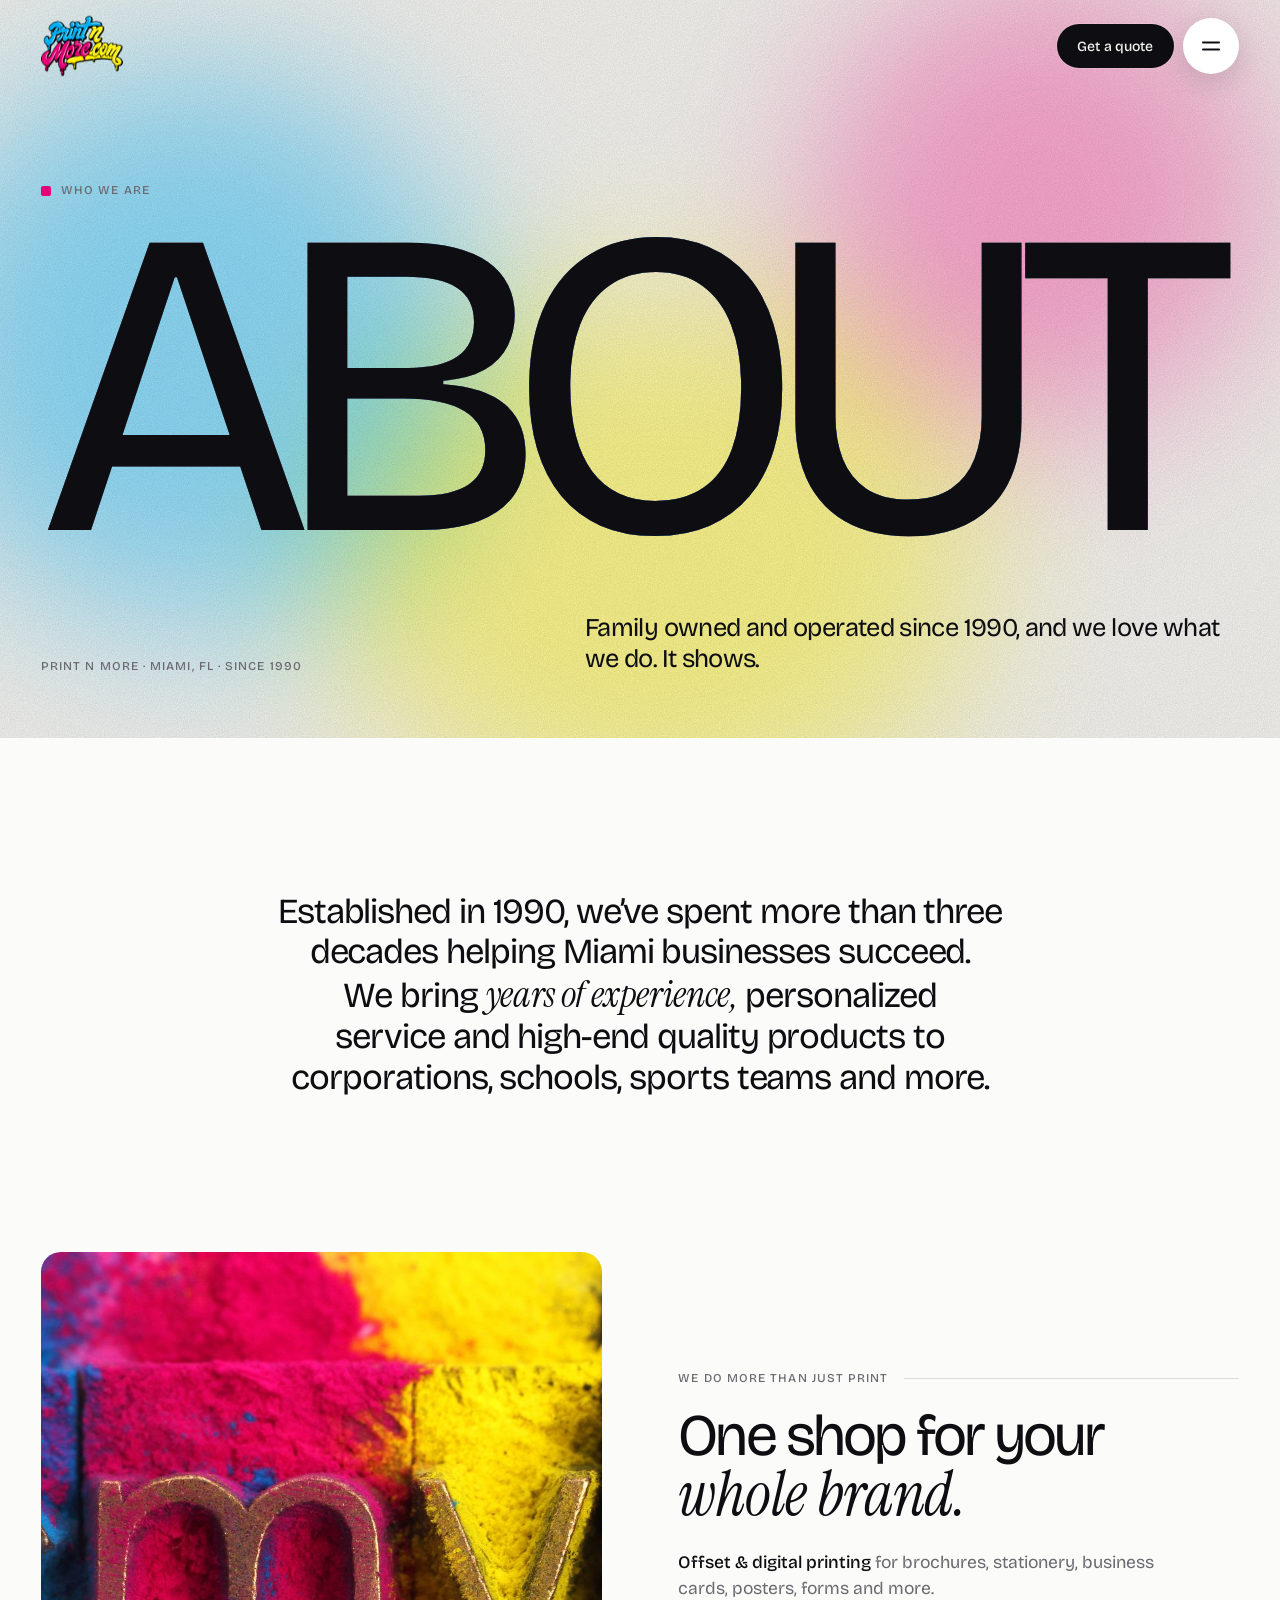
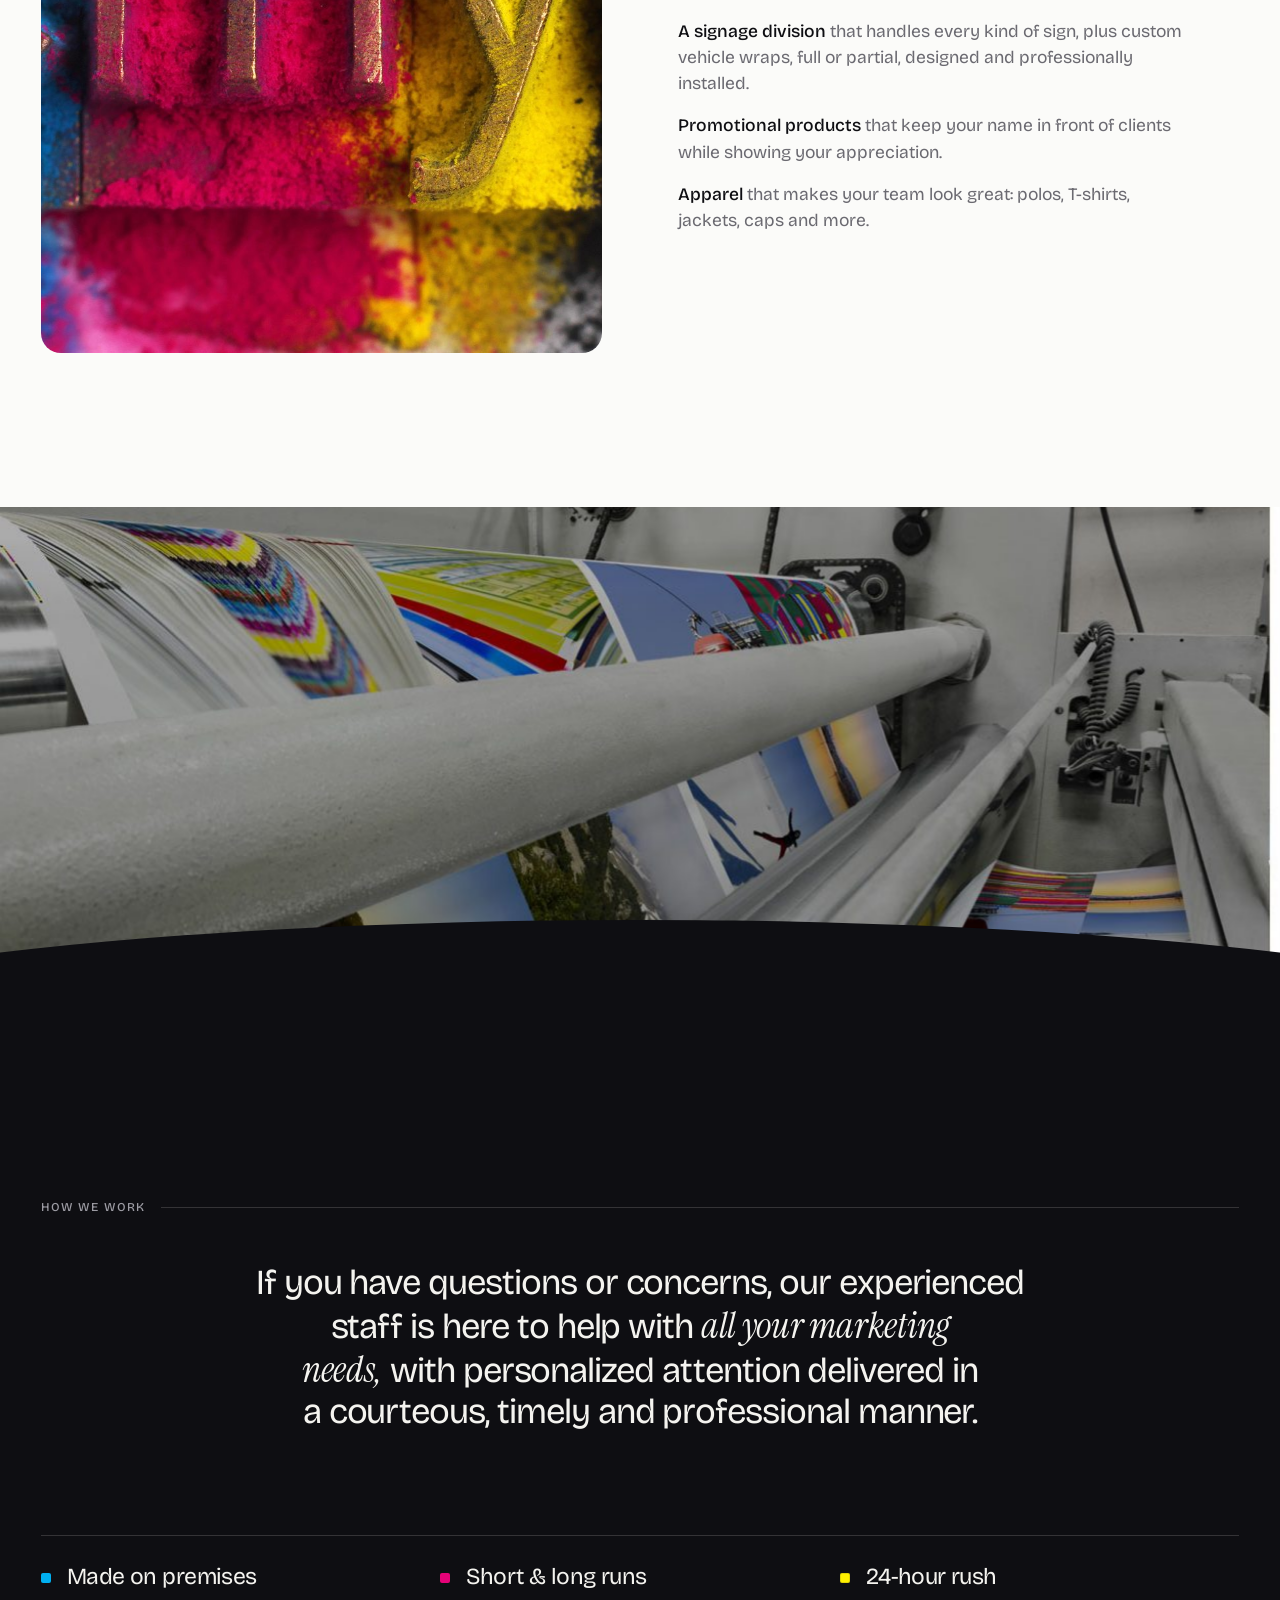
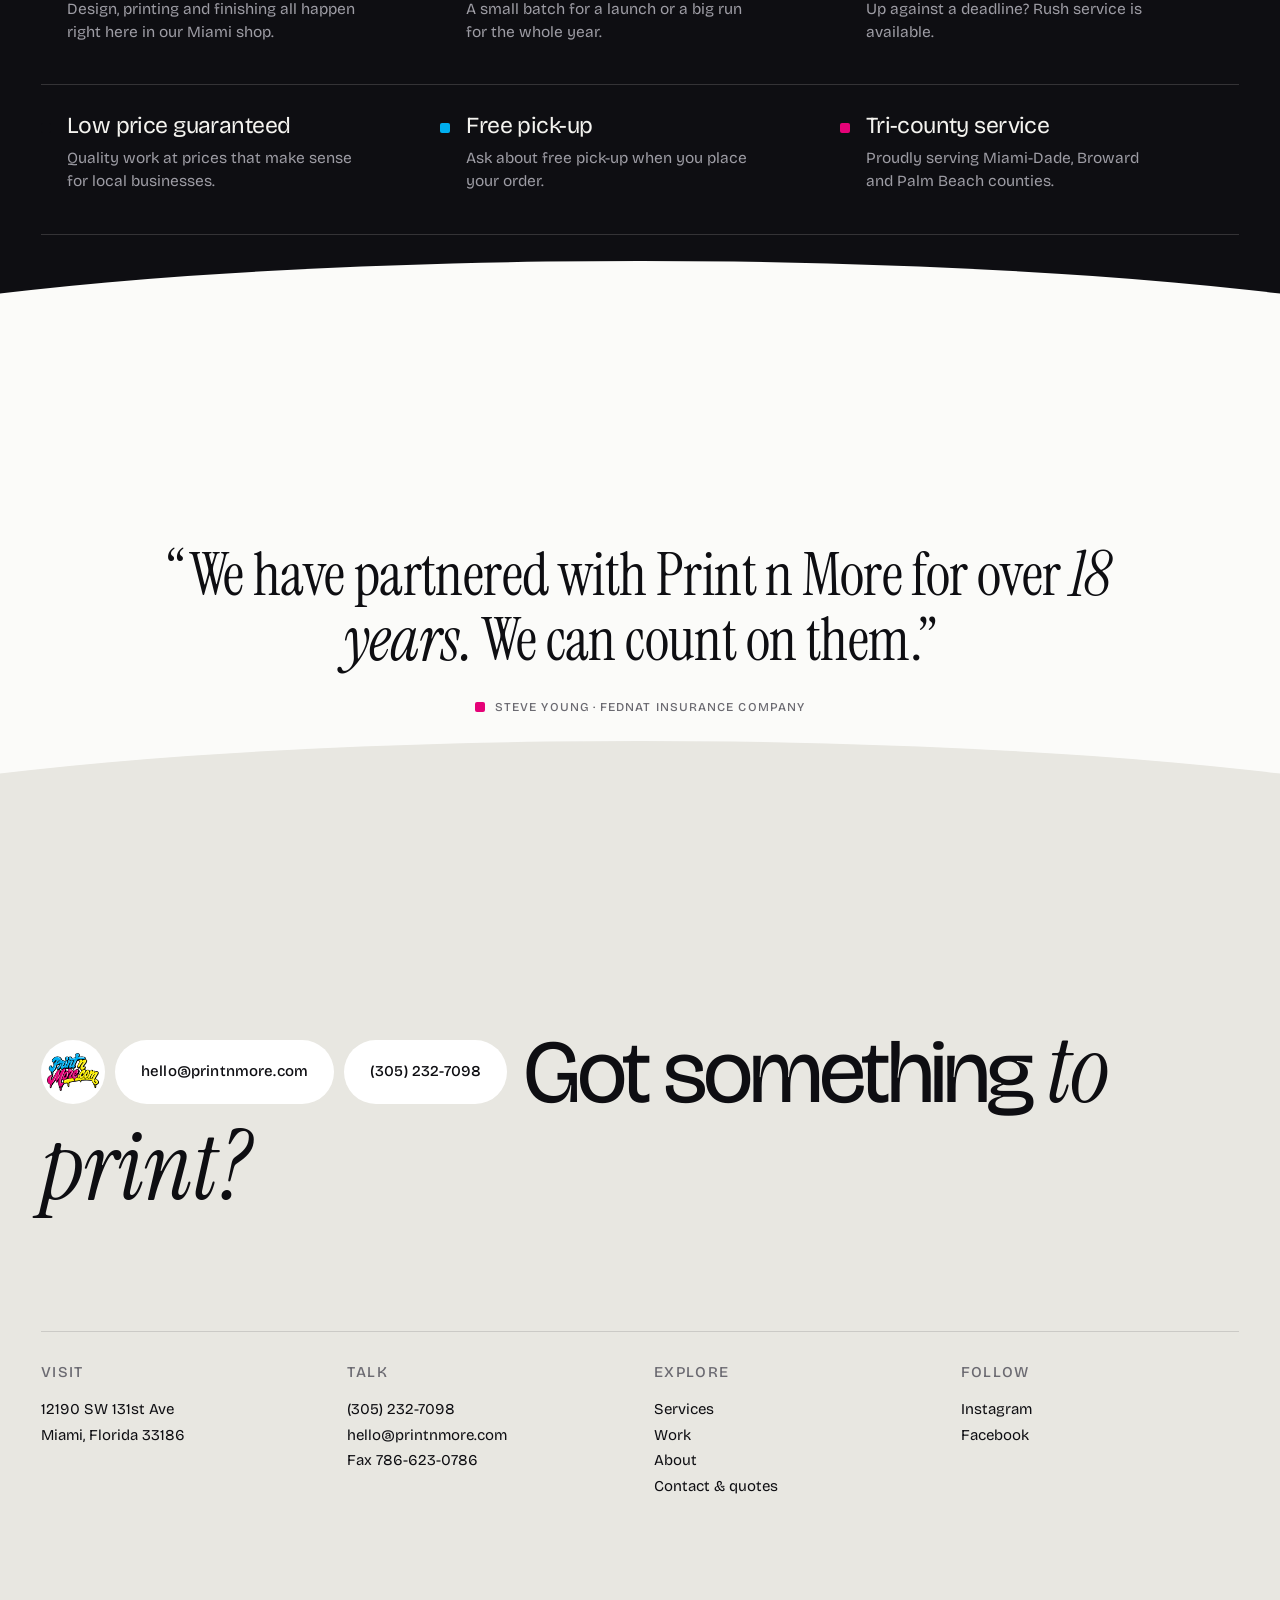
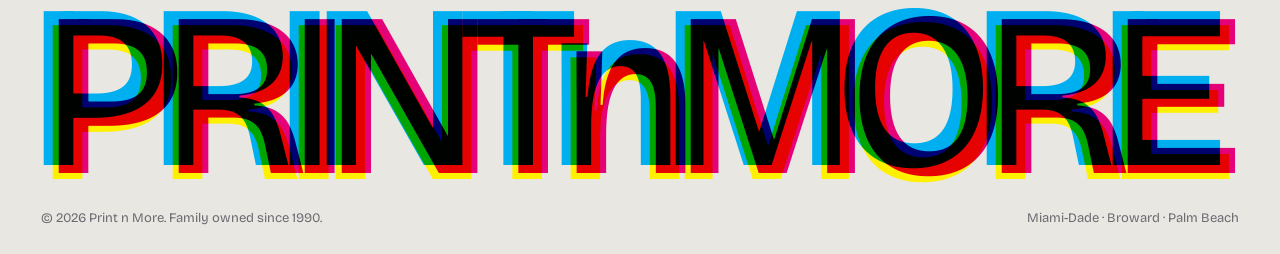
==== about.html @ 9e0f784b "Add Print n More website Static five-page site (home, services, work, about, contact) in plain HTML," ====
<!doctype html>
<html lang="en">
<head>
<meta charset="utf-8">
<meta name="viewport" content="width=device-width, initial-scale=1">
<title>About | Print n More, Miami</title>
<meta name="description" content="Family owned and operated since 1990. Experience, personalized service and high-end quality products for corporations, schools and sports teams.">
<meta name="theme-color" content="#f4f3ef">
<link rel="canonical" href="https://printnmore.com/about.html">
<meta property="og:type" content="website">
<meta property="og:site_name" content="Print n More">
<meta property="og:title" content="About | Print n More, Miami">
<meta property="og:description" content="Family owned and operated since 1990. Experience, personalized service and high-end quality products for corporations, schools and sports teams.">
<meta property="og:url" content="https://printnmore.com/about.html">
<meta property="og:image" content="https://printnmore.com/assets/img/og.jpg">
<meta name="twitter:card" content="summary_large_image">
<link rel="icon" type="image/png" sizes="64x64" href="assets/img/favicon.png">
<link rel="apple-touch-icon" href="assets/img/apple-touch-icon.png">
<link rel="preconnect" href="https://fonts.googleapis.com">
<link rel="preconnect" href="https://fonts.gstatic.com" crossorigin>
<link href="https://fonts.googleapis.com/css2?family=Bricolage+Grotesque:opsz,wght@12..96,200..800&family=Instrument+Serif:ital@0;1&display=swap" rel="stylesheet">
<link rel="stylesheet" href="assets/css/style.css">
</head>
<body class="page-about">
<a class="skip" href="#main">Skip to content</a>

<header class="nav">
  <a class="nav-brand" href="index.html" aria-label="Print n More home"><img src="assets/img/logo.png" alt="Print n More" width="200" height="146"></a>
  <div class="nav-actions">
    <a class="pill pill--ink pill--sm nav-cta" href="contact.html" data-magnetic>Get a quote</a>
    <button class="menu-btn" type="button" aria-expanded="false" aria-controls="menu" data-menu-toggle>
      <span class="menu-btn-line"></span><span class="menu-btn-line"></span><span class="sr-only">Open menu</span>
    </button>
  </div>
</header>

<div class="menu" id="menu" data-menu>
  <div class="menu-inner">
    <nav class="menu-links" aria-label="Main">
      <a href="index.html" style="--i:0;--c:var(--cyan)"><span class="menu-num">01</span><span class="menu-word">Home</span></a>
      <a href="services.html" style="--i:1;--c:var(--magenta)"><span class="menu-num">02</span><span class="menu-word">Services</span></a>
      <a href="work.html" style="--i:2;--c:var(--yellow)"><span class="menu-num">03</span><span class="menu-word">Work</span></a>
      <a href="about.html" aria-current="page" style="--i:3;--c:var(--cyan)"><span class="menu-num">04</span><span class="menu-word">About</span></a>
      <a href="contact.html" style="--i:4;--c:var(--magenta)"><span class="menu-num">05</span><span class="menu-word">Contact</span></a>
    </nav>
    <div class="menu-foot">
      <div><p class="label">Call</p><a href="tel:+13052327098">(305) 232-7098</a></div>
      <div><p class="label">Email</p><a href="mailto:hello@printnmore.com">hello@printnmore.com</a></div>
      <div><p class="label">Visit</p><a href="https://goo.gl/maps/qBqhk9amiuE3wGGF8" target="_blank" rel="noopener">12190 SW 131st Ave<br>Miami, FL 33186</a></div>
      <div><p class="label">Follow</p><a href="https://www.instagram.com/printnmore/" target="_blank" rel="noopener">Instagram</a><a href="https://www.facebook.com/Printnmore/" target="_blank" rel="noopener">Facebook</a></div>
    </div>
  </div>
</div>

<main id="main">
<section class="page-hero">
  <div class="ink" aria-hidden="true"><span class="blob blob--c"></span><span class="blob blob--m"></span><span class="blob blob--y"></span></div><div class="grain" aria-hidden="true"></div>
  <div class="container"><p class="label crumb"><span class="swatch sw-m"></span>Who we are</p></div>
  <h1 class="mega" data-register><span data-fit>About</span></h1>
  <div class="container page-hero-row">
    <p class="label">Print n More &middot; Miami, FL &middot; Since 1990</p>
    <p class="lead">Family owned and operated since 1990, and we love what we do. It shows.</p>
  </div>
</section>

<section class="section">
  <div class="container">
    <p class="fill-text" data-fill>Established in 1990, we&rsquo;ve spent more than three decades helping Miami businesses succeed. We bring <em>years of experience,</em> personalized service and high-end quality products to corporations, schools, sports teams and more.</p>
  </div>
</section>

<section class="section" style="padding-top:0">
  <div class="container split">
    <div class="split-media" data-reveal><img src="assets/img/cmyk.jpg" alt="Cyan, magenta, yellow and black pigment around the letters CMYK" loading="lazy"></div>
    <div data-reveal style="--d:.1s">
      <p class="label side-head">We do more than just print</p>
      <h2 style="margin-top:22px">One shop for your <em>whole brand.</em></h2>
      <div class="prose">
        <p><strong>Offset &amp; digital printing</strong> for brochures, stationery, business cards, posters, forms and more.</p>
        <p><strong>A signage division</strong> that handles every kind of sign, plus custom vehicle wraps, full or partial, designed and professionally installed.</p>
        <p><strong>Promotional products</strong> that keep your name in front of clients while showing your appreciation.</p>
        <p><strong>Apparel</strong> that makes your team look great: polos, T-shirts, jackets, caps and more.</p>
      </div>
    </div>
  </div>
</section>

<div class="press-band" aria-hidden="true"><img src="assets/img/press.jpg" alt="" data-band loading="lazy"></div>

<section class="section on-dark curve" data-curve>
  <div class="container">
    <p class="label side-head">How we work</p>
    <p class="fill-text" data-fill style="margin-top:48px">If you have questions or concerns, our experienced staff is here to help with <em>all your marketing needs,</em> with personalized attention delivered in a courteous, timely and professional manner.</p>
    <div class="fine" style="margin-top:clamp(70px,8vw,120px)">
      <ul class="fine-grid">
        <li class="fine-item" data-reveal style="--d:0.00s"><span class="swatch sw-c"></span><h3>Made on premises</h3><p>Design, printing and finishing all happen right here in our Miami shop.</p></li>
        <li class="fine-item" data-reveal style="--d:0.08s"><span class="swatch sw-m"></span><h3>Short &amp; long runs</h3><p>A small batch for a launch or a big run for the whole year.</p></li>
        <li class="fine-item" data-reveal style="--d:0.16s"><span class="swatch sw-y"></span><h3>24-hour rush</h3><p>Up against a deadline? Rush service is available.</p></li>
        <li class="fine-item" data-reveal style="--d:0.00s"><span class="swatch sw-k"></span><h3>Low price guaranteed</h3><p>Quality work at prices that make sense for local businesses.</p></li>
        <li class="fine-item" data-reveal style="--d:0.08s"><span class="swatch sw-c"></span><h3>Free pick-up</h3><p>Ask about free pick-up when you place your order.</p></li>
        <li class="fine-item" data-reveal style="--d:0.16s"><span class="swatch sw-m"></span><h3>Tri-county service</h3><p>Proudly serving Miami-Dade, Broward and Palm Beach counties.</p></li>
      </ul>
    </div>
  </div>
</section>

<section class="section curve" data-curve>
  <div class="container">
    <blockquote>
      <p class="pull" data-reveal>&ldquo;We have partnered with Print n More for over <em>18 years.</em> We can count on them.&rdquo;</p>
      <footer class="pull-cite label"><span class="swatch sw-m"></span>Steve Young &middot; FedNat Insurance Company</footer>
    </blockquote>
  </div>
</section>

</main>

<footer class="footer curve" data-curve>
  <div class="container">
    <h2 class="cta" data-reveal>
      <span class="cta-inline">
        <span class="cta-avatar"><img src="assets/img/logo.png" alt="" width="200" height="146"></span>
        <a class="pill" href="mailto:hello@printnmore.com" data-magnetic>hello@printnmore.com</a>
        <a class="pill" href="tel:+13052327098" data-magnetic>(305) 232-7098</a>
      </span>Got something <em>to print?</em>
    </h2>

    <div class="footer-cols">
      <div>
        <p class="label">Visit</p>
        <a href="https://goo.gl/maps/qBqhk9amiuE3wGGF8" target="_blank" rel="noopener">12190 SW 131st Ave<br>Miami, Florida 33186</a>
      </div>
      <div>
        <p class="label">Talk</p>
        <a href="tel:+13052327098">(305) 232-7098</a>
        <a href="mailto:hello@printnmore.com">hello@printnmore.com</a>
        <p>Fax 786-623-0786</p>
      </div>
      <div>
        <p class="label">Explore</p>
        <a href="services.html">Services</a>
        <a href="work.html">Work</a>
        <a href="about.html">About</a>
        <a href="contact.html">Contact &amp; quotes</a>
      </div>
      <div>
        <p class="label">Follow</p>
        <a href="https://www.instagram.com/printnmore/" target="_blank" rel="noopener">Instagram</a>
        <a href="https://www.facebook.com/Printnmore/" target="_blank" rel="noopener">Facebook</a>
      </div>
    </div>
  </div>

  <div class="wordmark" aria-hidden="true">
    <div class="wordmark-in" data-fit data-register="end">
      <span class="wm wm-c">PRINTnMORE</span><span class="wm wm-m">PRINTnMORE</span><span class="wm wm-y">PRINTnMORE</span><span class="wm wm-k">PRINTnMORE</span>
    </div>
  </div>

  <div class="container footer-bottom">
    <p>&copy; <span data-year>2026</span> Print n More. Family owned since 1990.</p>
    <p>Miami-Dade &middot; Broward &middot; Palm Beach</p>
  </div>
</footer>

<script src="assets/js/main.js" defer></script>
</body>
</html>
---- assets/css/style.css ----
/* ==========================================================================
   Print n More — site styles
   Editorial portfolio layout, printed in CMYK.
   ========================================================================== */

:root {
  /* Paper & ink */
  --paper: #f4f3ef;
  --paper-2: #e8e7e1;
  --sheet: #fbfbf9;
  --white: #ffffff;
  --ink: #0e0e12;
  --ink-2: #1b1b21;
  --muted: #6b6a71;
  --muted-light: #9d9ca4;
  --line: rgba(14, 14, 18, 0.13);
  --line-light: rgba(244, 243, 239, 0.16);

  /* Brand — straight from the logo */
  --cyan: #00aff0;
  --magenta: #e50278;
  --yellow: #fff000;

  --sans: "Bricolage Grotesque", ui-sans-serif, system-ui, -apple-system, "Segoe UI", sans-serif;
  --serif: "Instrument Serif", "Times New Roman", serif;

  --gutter: clamp(16px, 3.2vw, 48px);
  --max: 1320px;
  --radius: 20px;
  --nav-h: 92px;
  --ease: cubic-bezier(0.65, 0, 0.15, 1);
  --ease-out: cubic-bezier(0.16, 1, 0.3, 1);
}

/* ---------- Base ---------- */
*, *::before, *::after { box-sizing: border-box; }
html { -webkit-text-size-adjust: 100%; }
body {
  margin: 0;
  background: var(--sheet);
  color: var(--ink);
  font-family: var(--sans);
  font-size: 17px;
  line-height: 1.5;
  font-optical-sizing: auto;
  -webkit-font-smoothing: antialiased;
  -moz-osx-font-smoothing: grayscale;
  overflow-x: clip;
}
.menu-open body { overflow: hidden; }
img { display: block; max-width: 100%; height: auto; }
a { color: inherit; text-decoration: none; }
button { font: inherit; color: inherit; background: none; border: 0; padding: 0; cursor: pointer; }
ul, ol { list-style: none; margin: 0; padding: 0; }
h1, h2, h3, h4, p, figure, blockquote { margin: 0; }
::selection { background: var(--magenta); color: #fff; }
:focus-visible { outline: 2px solid var(--magenta); outline-offset: 3px; border-radius: 6px; }

em {
  font-family: var(--serif);
  font-style: italic;
  font-weight: 400;
  letter-spacing: -0.01em;
  font-size: 1.06em;
}

.sr-only {
  position: absolute !important; width: 1px; height: 1px; padding: 0; margin: -1px;
  overflow: hidden; clip: rect(0, 0, 0, 0); white-space: nowrap; border: 0;
}
.skip {
  position: fixed; left: 16px; top: -80px; z-index: 100;
  background: var(--ink); color: var(--paper); padding: 12px 18px; border-radius: 999px;
  transition: top 0.25s var(--ease-out);
}
.skip:focus { top: 16px; }

.container { width: 100%; max-width: var(--max); margin-inline: auto; padding-inline: var(--gutter); }

.label {
  font-size: 12px; line-height: 1.25; letter-spacing: 0.09em; text-transform: uppercase;
  font-weight: 500; color: var(--muted);
}
.on-dark .label, .label--light { color: var(--muted-light); }

.swatch {
  display: inline-block; flex: none; width: 10px; height: 10px; border-radius: 2px;
  background: var(--sw, var(--ink));
}
.sw-c { --sw: var(--cyan); }
.sw-m { --sw: var(--magenta); }
.sw-y { --sw: var(--yellow); box-shadow: inset 0 0 0 1px rgba(14, 14, 18, 0.12); }
.sw-k { --sw: var(--ink); }

/* Side heading: LABEL ———————— */
.side-head { display: flex; align-items: center; gap: 16px; }
.side-head::after { content: ""; flex: 1; height: 1px; background: var(--line); }
.on-dark .side-head::after { background: var(--line-light); }

/* ---------- Pills & buttons ---------- */
.pill {
  --fill: var(--ink);
  --fill-text: var(--paper);
  position: relative; isolation: isolate; overflow: hidden;
  display: inline-flex; align-items: center; justify-content: center; gap: 0.6em;
  height: 56px; padding: 0 26px; border-radius: 999px;
  background: var(--white); color: var(--ink);
  font-size: 15px; font-weight: 500; letter-spacing: 0.01em; white-space: nowrap;
  transition: color 0.5s var(--ease);
}
.pill::before {
  content: ""; position: absolute; inset: 0; z-index: -1; border-radius: inherit;
  background: var(--fill); transform: translateY(102%);
  transition: transform 0.6s var(--ease);
}
.pill:hover { color: var(--fill-text); }
.pill:hover::before { transform: translateY(0); }
.pill--ink { background: var(--ink); color: var(--paper); --fill: var(--magenta); --fill-text: #fff; box-shadow: 0 0 0 1px var(--line-light); }
.pill--light { background: var(--paper); color: var(--ink); --fill: var(--yellow); --fill-text: var(--ink); }
.pill--line { background: transparent; box-shadow: inset 0 0 0 1px var(--line); }
.pill--sm { height: 44px; padding: 0 20px; font-size: 14px; }
.pill svg { width: 14px; height: 14px; flex: none; }

[data-magnetic] { transition: transform 0.6s var(--ease-out), color 0.5s var(--ease); will-change: transform; }

.link-arrow {
  display: inline-flex; align-items: center; gap: 10px; width: fit-content;
  font-size: 15px; font-weight: 500;
  padding-bottom: 3px; background: linear-gradient(currentColor, currentColor) 0 100% / 100% 1px no-repeat;
  transition: background-size 0.5s var(--ease);
}
.link-arrow:hover { background-size: 0 1px; background-position: 100% 100%; }
.link-arrow svg { width: 14px; height: 14px; transition: transform 0.5s var(--ease-out); }
.link-arrow:hover svg { transform: translateX(4px); }

/* ---------- Navigation ---------- */
.nav {
  position: fixed; inset: 0 0 auto 0; z-index: 60;
  display: flex; align-items: center; justify-content: space-between;
  padding: 16px var(--gutter);
  pointer-events: none;
}
.nav > * { pointer-events: auto; }
.nav-brand { display: block; }
.nav-brand img {
  width: auto; height: 60px;
  transition: height 0.5s var(--ease-out), transform 0.6s var(--ease-out);
}
.nav-brand:hover img { transform: rotate(-5deg) scale(1.05); }
.is-scrolled .nav-brand img { height: 46px; }
.nav-actions { display: flex; align-items: center; gap: 10px; }

.menu-btn {
  position: relative; width: 56px; height: 56px; border-radius: 50%;
  background: var(--white); box-shadow: 0 8px 28px rgba(14, 14, 18, 0.14);
  transition: background 0.5s var(--ease), transform 0.5s var(--ease-out);
}
.menu-btn:hover { transform: scale(1.06); }
.menu-btn-line {
  position: absolute; left: 50%; top: 50%; width: 18px; height: 1.5px; margin: -0.75px 0 0 -9px;
  background: var(--ink); border-radius: 2px; transition: transform 0.6s var(--ease), background 0.4s;
}
.menu-btn-line:nth-child(1) { transform: translateY(-3.5px); }
.menu-btn-line:nth-child(2) { transform: translateY(3.5px); }
.menu-open .menu-btn { background: var(--yellow); }
.menu-open .menu-btn-line:nth-child(1) { transform: rotate(45deg); }
.menu-open .menu-btn-line:nth-child(2) { transform: rotate(-45deg); }

/* Full-screen menu */
.menu {
  --origin: calc(100% - var(--gutter) - 28px) 44px;
  position: fixed; inset: 0; z-index: 55;
  background: var(--ink); color: var(--paper);
  clip-path: circle(0px at var(--origin));
  visibility: hidden;
  overflow-y: auto;
  transition: clip-path 0.9s var(--ease), visibility 0s linear 0.9s;
}
.menu-open .menu {
  clip-path: circle(150vmax at var(--origin));
  visibility: visible;
  transition: clip-path 0.9s var(--ease), visibility 0s;
}
.menu-inner {
  min-height: 100%;
  display: flex; flex-direction: column; justify-content: space-between; gap: 48px;
  padding: calc(var(--nav-h) + 4vh) var(--gutter) 32px;
}
.menu-links { display: flex; flex-direction: column; }
.menu-links a {
  display: flex; align-items: flex-start; gap: 0.35em;
  font-size: clamp(3rem, 9.5vw, 9rem); line-height: 1; letter-spacing: -0.05em;
  overflow: hidden; padding-bottom: 0.04em; width: fit-content;
}
.menu-word {
  display: inline-block; transform: translateY(105%);
  transition: transform 0.9s var(--ease-out), color 0.4s;
}
.menu-open .menu-word { transform: none; transition-delay: calc(0.28s + var(--i, 0) * 0.06s), 0s; }
.menu-links a:hover .menu-word,
.menu-links a[aria-current="page"] .menu-word { color: var(--c, var(--cyan)); }
.menu-num { font-size: 12px; letter-spacing: 0.08em; color: var(--muted-light); padding-top: 1.1em; font-variant-numeric: tabular-nums; }
.menu-foot {
  display: grid; grid-template-columns: repeat(4, minmax(0, 1fr)); gap: 24px;
  padding-top: 24px; border-top: 1px solid var(--line-light);
  opacity: 0; transform: translateY(20px);
  transition: opacity 0.6s, transform 0.8s var(--ease-out);
}
.menu-open .menu-foot { opacity: 1; transform: none; transition-delay: 0.55s; }
.menu-foot .label { margin-bottom: 8px; color: var(--muted-light); }
.menu-foot a { display: block; width: fit-content; font-size: 15px; line-height: 1.6; }
.menu-foot a:hover { color: var(--yellow); }

/* ---------- Ink clouds (hero backgrounds) ---------- */
.ink {
  position: absolute; inset: -15%; z-index: -2;
  filter: blur(80px) saturate(1.15);
  opacity: 0.44;
  pointer-events: none;
}
.blob {
  position: absolute; border-radius: 50%;
  mix-blend-mode: multiply;
  animation: drift 24s ease-in-out infinite alternate;
}
.blob--c { background: var(--cyan); width: 44vw; height: 44vw; left: 6%; top: 18%; }
.blob--m { background: var(--magenta); width: 36vw; height: 36vw; right: 12%; top: 8%; opacity: 0.75; animation-duration: 28s; animation-delay: -7s; }
.blob--y { background: var(--yellow); width: 50vw; height: 42vw; left: 32%; bottom: 2%; animation-duration: 32s; animation-delay: -14s; }
@keyframes drift {
  0%   { transform: translate(0, 0) scale(1); }
  50%  { transform: translate(6vw, -5vh) scale(1.08); }
  100% { transform: translate(-5vw, 6vh) scale(0.94); }
}
.grain {
  position: absolute; inset: 0; z-index: -1; pointer-events: none; opacity: 0.4;
  mix-blend-mode: multiply;
  background-image: url("data:image/svg+xml,%3Csvg xmlns='http://www.w3.org/2000/svg' width='180' height='180'%3E%3Cfilter id='n'%3E%3CfeTurbulence type='fractalNoise' baseFrequency='.85' numOctaves='2' stitchTiles='stitch'/%3E%3CfeColorMatrix values='0 0 0 0 0 0 0 0 0 0 0 0 0 0 0 0 0 0 .32 0'/%3E%3C/filter%3E%3Crect width='100%25' height='100%25' filter='url(%23n)'/%3E%3C/svg%3E");
}

/* Registration marks — the little crosshairs on every print proof */
.reg {
  position: absolute; z-index: 4; width: 26px; height: 26px; color: var(--ink); opacity: 0.45;
  pointer-events: none;
}
.reg--l { left: var(--gutter); top: 50%; margin-top: -13px; }
.reg--r { right: var(--gutter); top: 50%; margin-top: -13px; }

/* ---------- Home hero ---------- */
.hero {
  position: relative; z-index: 0; isolation: isolate; overflow: hidden;
  padding-bottom: var(--curve-max, 10vw);
  background: var(--paper);
}
.hero-stage { position: relative; height: 100vh; height: 100svh; min-height: 640px; }
.hero-floats { position: absolute; inset: 0; }
.float { position: absolute; will-change: transform; }
.float-in {
  width: 100%; height: 100%;
  animation: float-in 1.6s var(--ease-out) both;
  animation-delay: calc(0.25s + var(--i, 0) * 0.09s);
}
.float img {
  width: 100%; height: 100%; object-fit: cover; border-radius: 6px;
  box-shadow: 0 40px 60px -36px rgba(14, 14, 18, 0.45);
}
@keyframes float-in { from { opacity: 0; transform: translateY(80px) scale(0.9); } }
.float--front { z-index: 3; }
.float--back { z-index: 1; }
.f1 { left: 5%;  top: 13%; width: 11vw; aspect-ratio: 4 / 5; }
.f2 { left: 27%; top: 9%;  width: 9vw;  aspect-ratio: 1; }
.f3 { right: 25%; top: 11%; width: 12vw; aspect-ratio: 3 / 4; }
.f4 { right: 5%;  top: 22%; width: 9.5vw; aspect-ratio: 4 / 5; }
.f5 { left: 11%; top: 64%; width: 13vw; aspect-ratio: 4 / 3; }
.f6 { left: 41%; top: 69%; width: 12vw; aspect-ratio: 16 / 10; }
.f7 { right: 12%; top: 61%; width: 10vw; aspect-ratio: 3 / 4; }

.hero-title {
  position: absolute; left: 0; right: 0; top: 50%; z-index: 2;
  transform: translateY(-54%);
  font-size: 16vw; font-weight: 300; line-height: 1; letter-spacing: -0.05em;
}
.hero-title .marquee { animation: rise 1.6s var(--ease-out) both 0.1s; }
.hero-title .marquee-group { gap: 0.28em; padding-right: 0.28em; }
.hero-title .star { width: 0.32em; height: 0.32em; color: var(--magenta); align-self: center; }
@keyframes rise { from { opacity: 0; transform: translateY(18%); } }

.hero-foot {
  position: absolute; left: 0; right: 0; bottom: 26px; z-index: 4;
  display: grid; grid-template-columns: 1fr auto 1fr; align-items: end; gap: 16px;
  padding-inline: var(--gutter); font-size: 13.5px;
  animation: fade 1.2s ease both 0.9s;
}
.hero-foot p:last-child { text-align: right; }
@keyframes fade { from { opacity: 0; } }
.scroll-down {
  display: flex; flex-direction: column; align-items: center; gap: 10px;
  font-size: 11px; letter-spacing: 0.14em; text-transform: uppercase;
}
.scroll-line { position: relative; width: 40px; height: 1px; background: rgba(14, 14, 18, 0.2); overflow: hidden; }
.scroll-line i { position: absolute; inset: 0; background: var(--ink); animation: scan 2.4s var(--ease) infinite; }
@keyframes scan { 0% { transform: translateX(-100%); } 50% { transform: translateX(0); } 100% { transform: translateX(100%); } }

/* ---------- Curved section edges ---------- */
/* overflow-x: clip keeps the 150%-wide ellipse from widening the page, while
   overflow-y stays visible so the curve can rise into the section above */
.curve { position: relative; z-index: 2; --curve: 1; overflow-x: clip; overflow-y: visible; }
.curve::before {
  content: ""; position: absolute; left: 50%; bottom: calc(100% - 1px);
  width: 150%; height: calc(var(--curve) * var(--curve-max, 10vw));
  background: inherit;
  border-radius: 50% 50% 0 0 / 100% 100% 0 0;
  transform: translateX(-50%);
  pointer-events: none;
}

/* ---------- Marquee ---------- */
.marquee { display: flex; overflow: hidden; white-space: nowrap; min-width: 0; max-width: 100%; }
.ticker-row.marquee { max-width: none; }
.marquee-track {
  display: flex; flex: none; width: max-content;
  animation: marquee var(--dur, 30s) linear infinite;
}
.marquee-group { display: flex; flex: none; align-items: center; }
[data-direction="reverse"] .marquee-track { animation-direction: reverse; }
[data-pause-hover]:hover .marquee-track { animation-play-state: paused; }
@keyframes marquee { to { transform: translate3d(calc(-1 * var(--shift, 50%)), 0, 0); } }
.star { display: inline-block; flex: none; width: 0.5em; height: 0.5em; fill: currentColor; }

/* ---------- Giant section titles ---------- */
.mega {
  --mis: 0;
  display: block; padding-inline: var(--gutter);
  text-align: center; text-transform: uppercase; white-space: nowrap;
  font-size: 18vw; font-weight: 400; line-height: 0.8;
  padding-top: 0.06em;
}
/* letter-spacing + shadows live on the fitted span so their em units scale with it */
/* Pin giant type to the display cut so width scales linearly with font-size */
.mega > span, .wordmark-in, .hero-title { font-variation-settings: "opsz" 96; }
.mega > span {
  display: inline-block;
  letter-spacing: -0.055em;
  padding-right: 0.055em; /* balances the trailing negative spacing so it centers */
  text-shadow:
    calc(var(--mis) * -0.05em) calc(var(--mis) * 0.012em) 0 var(--cyan),
    calc(var(--mis) * 0.045em) calc(var(--mis) * -0.01em) 0 var(--magenta),
    calc(var(--mis) * 0.01em) calc(var(--mis) * 0.04em) 0 var(--yellow);
}
.on-dark .mega { color: var(--paper); }

/* ---------- Sections ---------- */
.section { padding-block: clamp(96px, 12vw, 190px); background: var(--sheet); }
.on-dark { background: var(--ink); color: var(--paper); }

/* Intro + fill text */
.intro { padding-bottom: clamp(60px, 7vw, 110px); }
.intro .label { text-align: center; margin-bottom: 28px; }
.fill-text {
  max-width: 25em; margin-inline: auto;
  font-size: clamp(1.5rem, 2.75vw, 2.85rem); line-height: 1.16; letter-spacing: -0.03em;
  text-align: center; text-wrap: balance;
}
.fill-text .w { opacity: 0.16; transition: opacity 0.25s linear; }

/* The fine print */
.fine { margin-top: clamp(90px, 11vw, 160px); }
.fine-grid {
  display: grid; grid-template-columns: repeat(3, minmax(0, 1fr));
  margin-top: 28px; border-top: 1px solid var(--line);
}
.fine-item {
  display: grid; grid-template-columns: auto 1fr; column-gap: 16px; row-gap: 8px;
  padding: 28px 32px 40px 0; border-bottom: 1px solid var(--line);
}
.fine-item .swatch { margin-top: 0.55em; }
.fine-item h3 { font-size: clamp(1.3rem, 1.8vw, 1.7rem); font-weight: 400; letter-spacing: -0.025em; line-height: 1.12; }
.fine-item p { grid-column: 2; color: var(--muted); font-size: 15.5px; max-width: 30ch; }
.on-dark .fine-grid, .on-dark .fine-item { border-color: var(--line-light); }
.on-dark .fine-item p { color: var(--muted-light); }

/* ---------- Services: sticky stack ---------- */
.services { padding-top: clamp(40px, 5vw, 80px); padding-bottom: clamp(60px, 8vw, 120px); }
.services-lead {
  display: flex; justify-content: space-between; align-items: flex-end; gap: 24px;
  margin-top: clamp(28px, 4vw, 56px);
}
.services-lead p { max-width: 34ch; font-size: 18px; }

.stack {
  display: flex; flex-direction: column; gap: 7vh;
  max-width: 1400px; margin: clamp(40px, 5vw, 80px) auto 0; padding-inline: var(--gutter);
}
.stack-card {
  --cover: 0;
  position: sticky; top: calc(var(--nav-h) + var(--i, 0) * 12px);
  display: grid; grid-template-columns: minmax(0, 0.82fr) minmax(0, 1.18fr); gap: clamp(24px, 4vw, 64px);
  min-height: min(74vh, 700px);
  padding: clamp(14px, 1.4vw, 20px);
  background: var(--white);
  border: 1px solid var(--line); border-radius: calc(var(--radius) + 10px);
  box-shadow: 0 -30px 60px -50px rgba(14, 14, 18, 0.35);
  transform-origin: 50% 0;
  transform: scale(calc(1 - var(--cover) * 0.05));
}
.stack-card::after {
  content: ""; position: absolute; inset: -1px; border-radius: inherit; pointer-events: none;
  background: var(--ink); opacity: calc(var(--cover) * 0.22);
}
.stack-media {
  position: relative; overflow: hidden; border-radius: var(--radius);
  background: var(--paper-2); min-height: 340px;
}
.stack-media img { position: absolute; inset: 0; width: 100%; height: 100%; object-fit: cover; }
.stack-media .tag {
  position: absolute; left: 14px; bottom: 14px;
  display: inline-flex; align-items: center; gap: 8px;
  padding: 7px 13px 7px 10px; border-radius: 999px;
  background: var(--white); font-size: 12px; font-weight: 500; letter-spacing: 0.03em;
}
.stack-body { display: flex; flex-direction: column; padding: clamp(8px, 1.6vw, 24px) clamp(6px, 1.4vw, 20px) clamp(8px, 1.4vw, 18px) 0; }
.stack-top { display: flex; justify-content: space-between; align-items: center; gap: 16px; }
.count {
  display: inline-flex; align-items: center; gap: 6px; height: 30px; padding: 0 12px;
  border-radius: 999px; background: var(--accent, var(--ink)); color: var(--accent-ink, var(--ink));
  font-size: 12px; font-weight: 600; letter-spacing: 0.06em; font-variant-numeric: tabular-nums;
}
.count span { opacity: 0.6; font-weight: 500; }
.stack-body h3 {
  margin-top: auto; padding-top: 48px;
  font-size: clamp(2.6rem, 5.2vw, 5.6rem); font-weight: 400; line-height: 0.92; letter-spacing: -0.05em;
}
.stack-body .desc { max-width: 36ch; margin-top: 18px; color: var(--muted); font-size: 17px; }
.chips { display: flex; flex-wrap: wrap; gap: 8px; margin-top: 26px; }
.chips li {
  padding: 6px 13px; border: 1px solid var(--line); border-radius: 999px;
  font-size: 13.5px; white-space: nowrap;
}
.stack-body .link-arrow { margin-top: 28px; }

.acc-c { --accent: var(--cyan);    --accent-ink: var(--ink); }
.acc-m { --accent: var(--magenta); --accent-ink: #fff; }
.acc-y { --accent: var(--yellow);  --accent-ink: var(--ink); }

/* ---------- Ticker band ---------- */
.ticker { position: relative; z-index: 3; overflow: hidden; padding: clamp(56px, 7vw, 110px) 0; background: var(--sheet); }
.ticker-row {
  font-size: clamp(2.2rem, 5.4vw, 5.8rem); font-weight: 400; line-height: 1; letter-spacing: -0.04em;
  text-transform: uppercase; padding: 0.3em 0; margin-inline: -3vw;
}
.ticker-row .marquee-group { gap: 0.42em; padding-right: 0.42em; }
.ticker-row--y { position: relative; z-index: 2; background: var(--yellow); color: var(--ink); transform: rotate(-2.4deg); }
.ticker-row--k { background: var(--ink); color: var(--paper); transform: rotate(1.6deg); margin-top: -2.2vw; }
.ticker-row--y .star { color: var(--magenta); }
.ticker-row--k .star { color: var(--cyan); }

/* ---------- Work (dark archive) ---------- */
.work { padding-block: clamp(110px, 12vw, 190px); }
.work-head { display: flex; justify-content: space-between; align-items: center; gap: 24px; margin-bottom: clamp(24px, 3vw, 44px); }
.archive {
  display: grid; grid-template-columns: repeat(3, minmax(0, 1fr)); gap: clamp(10px, 1.4vw, 20px);
  padding-inline: var(--gutter); margin-top: clamp(40px, 6vw, 90px);
}
.archive-col { display: flex; flex-direction: column; gap: clamp(10px, 1.4vw, 20px); will-change: transform; }
.archive-col:nth-child(2) { margin-top: 12vh; }
.tile {
  position: relative; display: block; width: 100%; overflow: hidden; text-align: left;
  border-radius: 14px; background: var(--ink-2);
}
.tile img {
  width: 100%; aspect-ratio: var(--ar, 4 / 5); object-fit: cover;
  transition: transform 1.2s var(--ease-out);
}
.tile:hover img { transform: scale(1.05); }
.tile figcaption, .tile .cap {
  position: absolute; left: 12px; bottom: 12px;
  display: inline-flex; align-items: center; gap: 8px; max-width: calc(100% - 24px);
  padding: 7px 13px 7px 10px; border-radius: 999px;
  background: var(--paper); color: var(--ink);
  font-size: 12.5px; font-weight: 500; line-height: 1.2;
  opacity: 0; transform: translateY(10px);
  transition: opacity 0.5s var(--ease-out), transform 0.6s var(--ease-out);
}
.tile:hover figcaption, .tile:hover .cap, .tile:focus-visible .cap { opacity: 1; transform: none; }
.work-foot { display: flex; justify-content: center; margin-top: clamp(60px, 8vw, 120px); }

/* ---------- Kind words (moving list) ---------- */
.words-grid {
  display: grid; grid-template-columns: minmax(0, 1fr) minmax(0, 2fr); gap: var(--gutter);
  margin-top: clamp(50px, 7vw, 100px);
}
.words-grid .side-head { align-self: start; padding-top: 22px; }
.quote-row { border-bottom: 1px solid var(--line); padding: 20px 0 18px; }
.quote-row:first-child { border-top: 1px solid var(--line); }
.quote-meta { margin-bottom: 8px; }
.quote-text { font-family: var(--serif); font-size: clamp(1.6rem, 2.5vw, 2.5rem); line-height: 1.2; }
.quote-text .marquee-group { gap: 0.6em; padding-right: 0.6em; }
.quote-text .star { width: 0.4em; height: 0.4em; color: var(--magenta); }
.quote-row:nth-child(2) .star { color: var(--cyan); }
.quote-row:nth-child(3) .star { color: var(--ink); }

/* ---------- Product slider ---------- */
.popular { padding-top: 0; }
.slider-head { display: flex; align-items: center; gap: 10px; }
.arrow-btn {
  display: grid; place-items: center; flex: none; width: 48px; height: 48px; border-radius: 50%;
  box-shadow: inset 0 0 0 1px var(--line); transition: background 0.35s, color 0.35s, opacity 0.35s;
}
.arrow-btn svg { width: 16px; height: 16px; }
.arrow-btn:hover:not(:disabled) { background: var(--ink); color: var(--paper); }
.arrow-btn:disabled { opacity: 0.35; cursor: default; }
.slider-head .label { margin-left: 8px; white-space: nowrap; }
.progress { position: relative; flex: 1; height: 1px; margin-left: 8px; background: var(--line); }
.progress i { position: absolute; left: 0; top: -0.5px; height: 2px; width: var(--p, 10%); background: var(--ink); transition: width 0.25s linear; }
.slider {
  display: flex; gap: 16px; overflow-x: auto; overscroll-behavior-x: contain;
  scroll-snap-type: x mandatory; scrollbar-width: none;
  padding: 36px max(var(--gutter), calc((100vw - var(--max)) / 2 + var(--gutter))) 8px;
  scroll-padding-inline: max(var(--gutter), calc((100vw - var(--max)) / 2 + var(--gutter)));
}
.slider::-webkit-scrollbar { display: none; }
.product { flex: 0 0 clamp(220px, 21vw, 300px); scroll-snap-align: start; }
.product-img { aspect-ratio: 1; overflow: hidden; border-radius: 14px; background: var(--paper-2); }
.product-img img { width: 100%; height: 100%; object-fit: cover; transition: transform 1s var(--ease-out); }
.product:hover .product-img img { transform: scale(1.06); }
.product-name { display: flex; align-items: center; gap: 8px; margin-top: 14px; font-size: 17px; font-weight: 500; letter-spacing: -0.01em; }
.product-cat { margin-top: 2px; font-size: 13.5px; color: var(--muted); }

/* ---------- Footer / CTA ---------- */
.footer { background: var(--paper-2); padding-top: clamp(100px, 12vw, 180px); }
.cta {
  font-size: clamp(3rem, 7vw, 7.6rem); font-weight: 400; line-height: 1.02; letter-spacing: -0.045em;
  max-width: 13em;
}
.cta-inline { display: inline-flex; align-items: center; gap: 10px; margin-right: 0.18em; vertical-align: 0.12em; }
.cta-avatar {
  display: grid; place-items: center; width: 64px; height: 64px; flex: none; border-radius: 50%;
  background: var(--white); overflow: hidden;
}
.cta-avatar img { width: 82%; }
.cta .pill { height: 64px; font-size: 15px; letter-spacing: 0.01em; }

.footer-cols {
  display: grid; grid-template-columns: repeat(4, minmax(0, 1fr)); gap: 28px;
  margin-top: clamp(70px, 9vw, 130px); padding-top: 28px; border-top: 1px solid var(--line);
}
.footer-cols .label { margin-bottom: 12px; }
.footer-cols a, .footer-cols p { display: block; width: fit-content; font-size: 15px; line-height: 1.7; }
.footer-cols a {
  background: linear-gradient(currentColor, currentColor) 0 100% / 0 1px no-repeat;
  transition: background-size 0.5s var(--ease);
}
.footer-cols a:hover { background-size: 100% 1px; }

/* CMYK wordmark that pulls itself into register as it scrolls into view */
.wordmark { position: relative; padding-inline: var(--gutter); margin-top: clamp(56px, 7vw, 100px); user-select: none; overflow-x: clip; }
.wordmark-in {
  --mis: 1;
  position: relative; display: inline-block; isolation: isolate;
  font-size: 15vw; font-weight: 600; line-height: 0.8; letter-spacing: -0.06em; white-space: nowrap;
  padding-top: 0.05em; padding-right: 0.07em; /* room for the last glyph past its tightened advance */
}
.wm { display: block; mix-blend-mode: multiply; }
.wm + .wm { position: absolute; left: 0; top: 0.05em; }
.wm-c { color: var(--cyan);    transform: translate(calc(var(--mis) * -0.035em), calc(var(--mis) * -0.02em)); }
.wm-m { color: var(--magenta); transform: translate(calc(var(--mis) * 0.03em),  calc(var(--mis) * 0.012em)); }
.wm-y { color: var(--yellow);  transform: translate(calc(var(--mis) * 0.006em), calc(var(--mis) * 0.04em)); }
.wm-k { color: var(--ink); opacity: calc(1 - var(--mis)); }
.footer-bottom {
  display: flex; justify-content: space-between; gap: 16px; flex-wrap: wrap;
  padding-block: 22px 26px; font-size: 13px; color: var(--muted);
}

/* ---------- Sub-page hero ---------- */
.page-hero {
  position: relative; z-index: 0; isolation: isolate; overflow: hidden;
  min-height: 82vh; min-height: 82svh;
  display: flex; flex-direction: column; justify-content: flex-end;
  padding: calc(var(--nav-h) + 10vh) 0 clamp(40px, 5vw, 72px);
  background: var(--paper);
}
.page-hero .ink { opacity: 0.42; }
.page-hero .mega { animation: rise 1.4s var(--ease-out) both 0.05s; }
.page-hero-row {
  display: grid; grid-template-columns: minmax(0, 1fr) minmax(0, 1.3fr); gap: var(--gutter); align-items: end;
  margin-top: clamp(32px, 4vw, 60px);
  animation: fade 1.2s ease both 0.5s;
}
.page-hero-row .lead { font-size: clamp(1.25rem, 2vw, 1.9rem); line-height: 1.22; letter-spacing: -0.025em; max-width: 26em; justify-self: end; }
.crumb { display: flex; gap: 10px; align-items: center; }

/* ---------- Services page ---------- */
.svc { border-top: 1px solid var(--line); padding-block: clamp(64px, 8vw, 120px); background: var(--sheet); }
.svc:first-of-type { border-top: 0; }
.svc-grid { display: grid; grid-template-columns: minmax(0, 1fr) minmax(0, 1.25fr); gap: clamp(32px, 6vw, 110px); }
.svc-aside { position: sticky; top: calc(var(--nav-h) + 16px); align-self: start; }
.svc-aside h2 { margin-top: 22px; font-size: clamp(2.6rem, 5vw, 5.4rem); font-weight: 400; line-height: 0.92; letter-spacing: -0.05em; }
.svc-aside .desc { margin-top: 18px; max-width: 36ch; color: var(--muted); font-size: 17px; }
.svc-photo { margin-top: 32px; border-radius: var(--radius); overflow: hidden; aspect-ratio: 4 / 3; background: var(--paper-2); }
.svc-photo img { width: 100%; height: 100%; object-fit: cover; }
.svc-list li {
  position: relative; display: flex; align-items: baseline; gap: 18px;
  padding: 16px 0; border-bottom: 1px solid var(--line);
  font-size: clamp(1.35rem, 2.3vw, 2.2rem); line-height: 1.15; letter-spacing: -0.03em;
  transition: padding 0.5s var(--ease-out);
}
.svc-list li:first-child { border-top: 1px solid var(--line); }
.svc-list li::before {
  content: ""; position: absolute; left: 0; top: 50%; width: 10px; height: 10px; margin-top: -5px; border-radius: 2px;
  background: var(--accent); transform: scale(0); transition: transform 0.5s var(--ease-out);
}
.svc-list li:hover { padding-left: 24px; }
.svc-list li:hover::before { transform: scale(1); }
.svc-list .n { flex: none; width: 2.2em; font-size: 12px; letter-spacing: 0.06em; color: var(--muted); font-variant-numeric: tabular-nums; }
.svc-links { display: flex; flex-wrap: wrap; gap: 10px; margin-top: 32px; }

/* ---------- Work page ---------- */
.filters { display: flex; flex-wrap: wrap; gap: 8px; }
.filter {
  height: 42px; padding: 0 18px; border-radius: 999px; font-size: 14px; font-weight: 500;
  box-shadow: inset 0 0 0 1px var(--line); transition: background 0.35s, color 0.35s;
}
.filter:hover { background: var(--paper-2); }
.filter[aria-pressed="true"] { background: var(--ink); color: var(--paper); }
.gallery { columns: 3 300px; column-gap: clamp(10px, 1.4vw, 20px); margin-top: clamp(32px, 4vw, 56px); }
.gallery .tile { break-inside: avoid; margin-bottom: clamp(10px, 1.4vw, 20px); cursor: zoom-in; }
.gallery .tile[hidden] { display: none; }
.lightbox {
  width: min(92vw, 1100px); max-height: 92vh; padding: 0; border: 0; border-radius: var(--radius);
  background: var(--ink); color: var(--paper); overflow: hidden;
}
.lightbox::backdrop { background: rgba(14, 14, 18, 0.82); backdrop-filter: blur(6px); }
.lightbox img { width: 100%; max-height: 80vh; object-fit: contain; background: #000; }
.lightbox figcaption { display: flex; justify-content: space-between; align-items: center; gap: 16px; padding: 14px 18px; font-size: 15px; }
.lightbox .close { height: 40px; padding: 0 16px; border-radius: 999px; box-shadow: inset 0 0 0 1px var(--line-light); font-size: 14px; }

/* ---------- About page ---------- */
.split { display: grid; grid-template-columns: minmax(0, 1fr) minmax(0, 1fr); gap: clamp(32px, 6vw, 100px); align-items: center; }
.split-media { border-radius: var(--radius); overflow: hidden; aspect-ratio: 4 / 5; background: var(--paper-2); }
.split-media img { width: 100%; height: 100%; object-fit: cover; }
.split h2 { font-size: clamp(2.4rem, 4.6vw, 4.8rem); font-weight: 400; line-height: 0.95; letter-spacing: -0.05em; }
.split .prose { margin-top: 26px; display: grid; gap: 16px; color: var(--muted); font-size: 17.5px; max-width: 46ch; }
.split .prose strong { color: var(--ink); font-weight: 500; }
.pull {
  max-width: 18em; margin-inline: auto; text-align: center;
  font-family: var(--serif); font-size: clamp(2.2rem, 4.6vw, 4.6rem); line-height: 1.04; letter-spacing: -0.01em;
}
.pull-cite { display: flex; justify-content: center; gap: 10px; align-items: center; margin-top: 28px; }
.press-band { position: relative; height: clamp(320px, 60vh, 640px); overflow: hidden; }
.press-band img { position: absolute; inset: -10% 0; width: 100%; height: 120%; object-fit: cover; will-change: transform; }

/* ---------- Contact page ---------- */
.big-phone {
  display: inline-block; font-size: clamp(2.6rem, 8vw, 8.4rem); font-weight: 400; line-height: 1; letter-spacing: -0.05em;
  background: linear-gradient(var(--magenta), var(--magenta)) 0 92% / 0 0.06em no-repeat;
  transition: background-size 0.7s var(--ease);
}
.big-phone:hover { background-size: 100% 0.06em; }
.contact-grid { display: grid; grid-template-columns: minmax(0, 0.8fr) minmax(0, 1.2fr); gap: clamp(32px, 6vw, 110px); }
.contact-details { display: grid; gap: 28px; align-content: start; }
.contact-details .label { margin-bottom: 8px; }
.contact-details a, .contact-details p:not(.label) { font-size: clamp(1.2rem, 1.7vw, 1.55rem); line-height: 1.3; letter-spacing: -0.02em; display: block; width: fit-content; }
.contact-details a:hover { color: var(--magenta); }
.form { display: grid; grid-template-columns: 1fr 1fr; gap: 14px; }
.field { display: grid; gap: 8px; }
.field--full { grid-column: 1 / -1; }
.field label { font-size: 12px; letter-spacing: 0.08em; text-transform: uppercase; font-weight: 500; color: var(--muted); }
.field input, .field select, .field textarea {
  width: 100%; font: inherit; font-size: 16px; color: var(--ink);
  padding: 15px 16px; border-radius: 14px; border: 1px solid var(--line); background: var(--white);
  transition: border-color 0.3s, box-shadow 0.3s;
}
.field textarea { min-height: 150px; resize: vertical; }
.field input:focus, .field select:focus, .field textarea:focus { outline: none; border-color: var(--ink); box-shadow: 0 0 0 4px rgba(0, 175, 240, 0.18); }
.form-foot { grid-column: 1 / -1; display: flex; align-items: center; gap: 18px; flex-wrap: wrap; margin-top: 8px; }
.form-note { font-size: 14px; color: var(--muted); max-width: 46ch; }
.map { margin-top: clamp(64px, 8vw, 120px); border-radius: var(--radius); overflow: hidden; height: clamp(320px, 50vh, 520px); background: var(--paper-2); }
.map iframe { width: 100%; height: 100%; border: 0; filter: grayscale(1) contrast(1.05); transition: filter 0.6s; }
.map:hover iframe { filter: none; }

/* ---------- Reveal ---------- */
.js [data-reveal] { opacity: 0; transform: translateY(36px); transition: opacity 1s var(--ease-out), transform 1.2s var(--ease-out); transition-delay: var(--d, 0s); }
.js [data-reveal].is-in { opacity: 1; transform: none; }

/* ---------- Responsive ---------- */
@media (max-width: 1100px) {
  .fine-grid { grid-template-columns: repeat(2, minmax(0, 1fr)); }
  .footer-cols { grid-template-columns: repeat(2, minmax(0, 1fr)); }
  .menu-foot { grid-template-columns: repeat(2, minmax(0, 1fr)); }
}

@media (max-width: 900px) {
  :root { --nav-h: 80px; }
  .nav-brand img { height: 50px; }
  .is-scrolled .nav-brand img { height: 42px; }
  .nav-cta { display: none; }
  .menu-btn { width: 52px; height: 52px; }

  .hero-title { font-size: 27vw; }
  .f1 { left: 4%; top: 15%; width: 26vw; }
  .f2 { display: none; }
  .f3 { right: 6%; top: 17%; width: 28vw; }
  .f4 { display: none; }
  .f5 { left: 7%; top: 66%; width: 34vw; }
  .f6 { display: none; }
  .f7 { right: 8%; top: 64%; width: 26vw; }
  .reg { display: none; }
  .hero-foot { grid-template-columns: 1fr 1fr; }
  .hero-foot .scroll-down { display: none; }

  .services-lead { flex-direction: column; align-items: flex-start; }
  .stack { gap: 20px; }
  .stack-card { position: relative; top: auto; grid-template-columns: 1fr; min-height: 0; transform: none; }
  .stack-card::after { display: none; }
  .stack-media { min-height: 0; aspect-ratio: 4 / 3; }
  .stack-body h3 { padding-top: 24px; }

  .archive { grid-template-columns: repeat(2, minmax(0, 1fr)); }
  .archive-col:nth-child(2) { margin-top: 8vh; }
  .archive-col:nth-child(3) { display: none; }
  .tile figcaption, .tile .cap { opacity: 1; transform: none; }

  .words-grid { grid-template-columns: minmax(0, 1fr); gap: 24px; }
  .archive { margin-top: 18vh; }

  .page-hero-row, .svc-grid, .split, .contact-grid { grid-template-columns: minmax(0, 1fr); }
  .page-hero-row .lead { justify-self: start; }
  .svc-aside { position: relative; top: auto; }
}

@media (max-width: 640px) {
  body { font-size: 16px; }
  .fine-grid { grid-template-columns: 1fr; }
  .fine-item { padding-right: 0; }
  .footer-cols { grid-template-columns: 1fr 1fr; gap: 24px 16px; }
  .menu-foot { grid-template-columns: 1fr; }
  .cta-inline { display: flex; flex-wrap: wrap; margin: 0 0 20px; }
  .cta .pill { height: 52px; padding: 0 18px; font-size: 14px; }
  .cta-avatar { width: 52px; height: 52px; }
  .hero-foot { font-size: 12.5px; }
  .form { grid-template-columns: 1fr; }
  .work-head { flex-direction: column; align-items: flex-start; }
}

@media (hover: none) {
  .tile figcaption, .tile .cap { opacity: 1; transform: none; }
}

@media (prefers-reduced-motion: reduce) {
  *, *::before, *::after { animation-duration: 0.001ms !important; animation-iteration-count: 1 !important; transition-duration: 0.001ms !important; }
  .marquee-track { animation: none !important; }
  .js [data-reveal] { opacity: 1; transform: none; }
  .fill-text .w { opacity: 1 !important; }
}
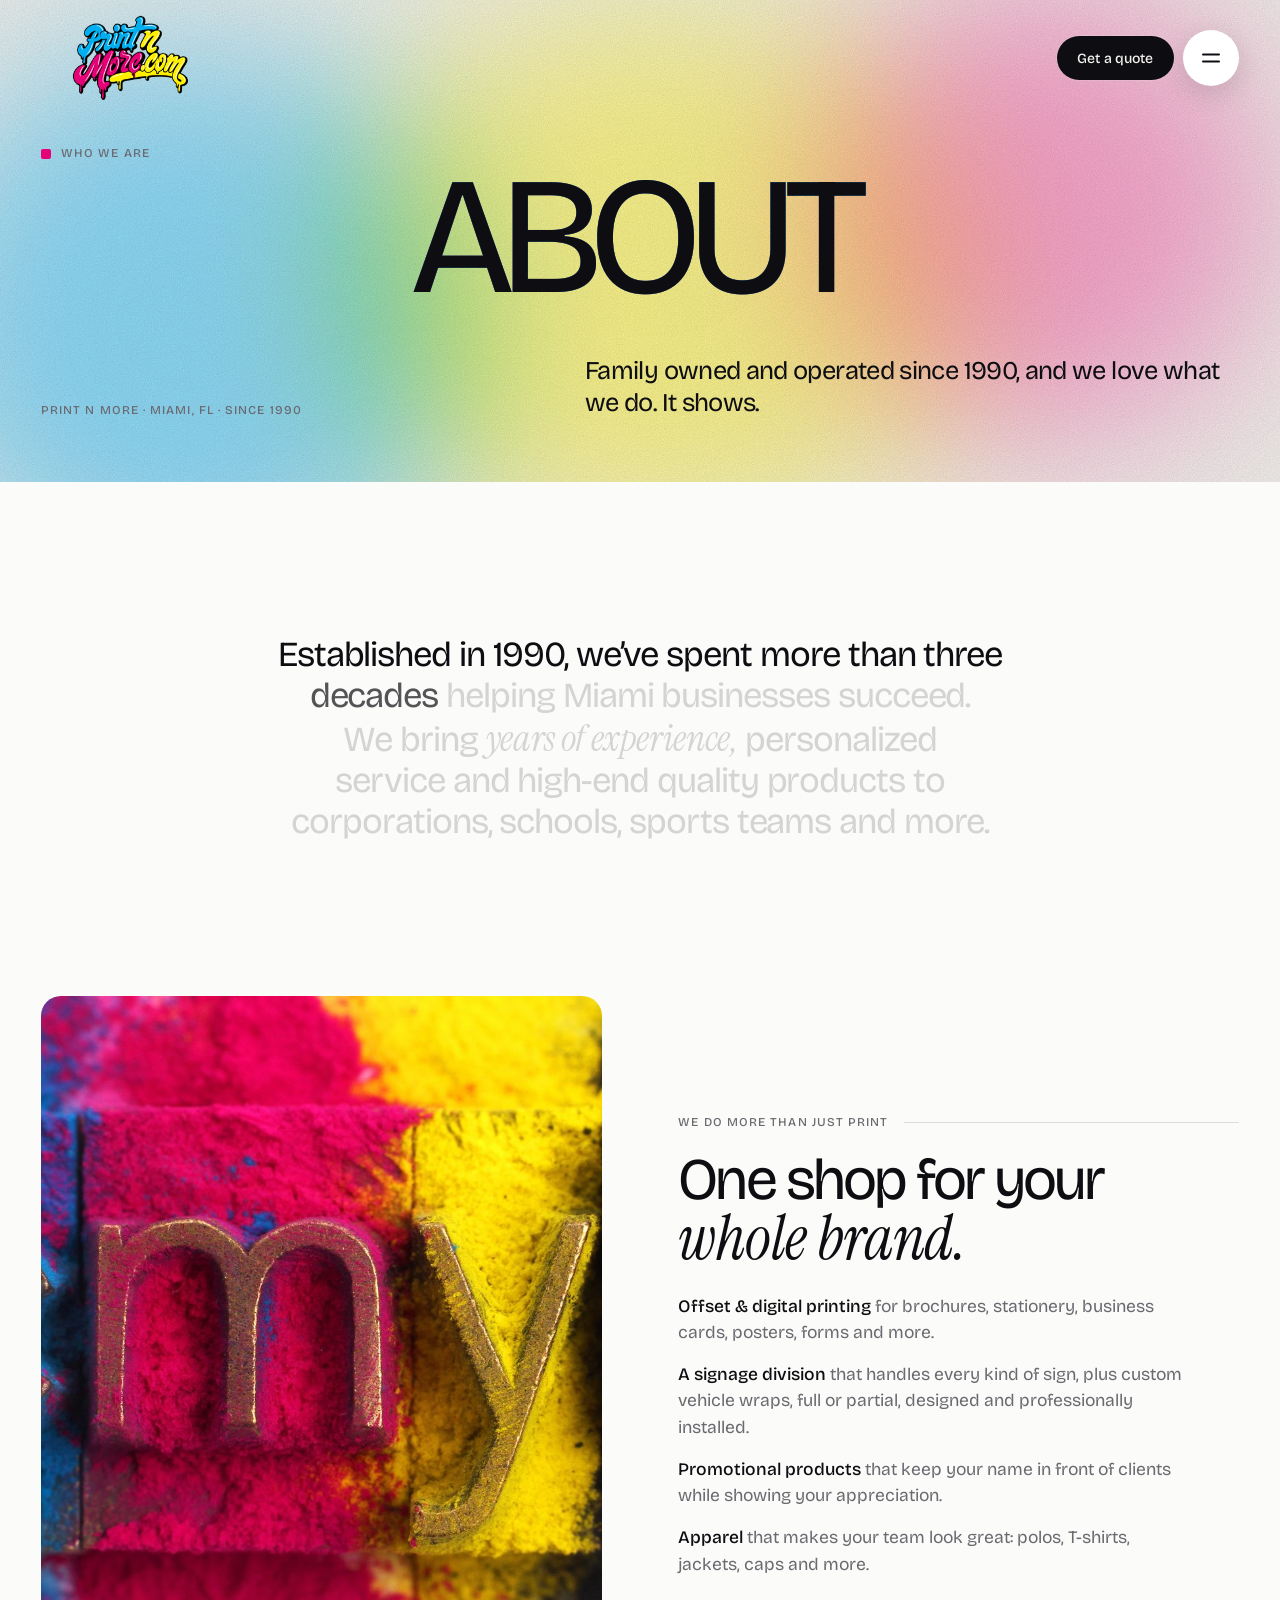
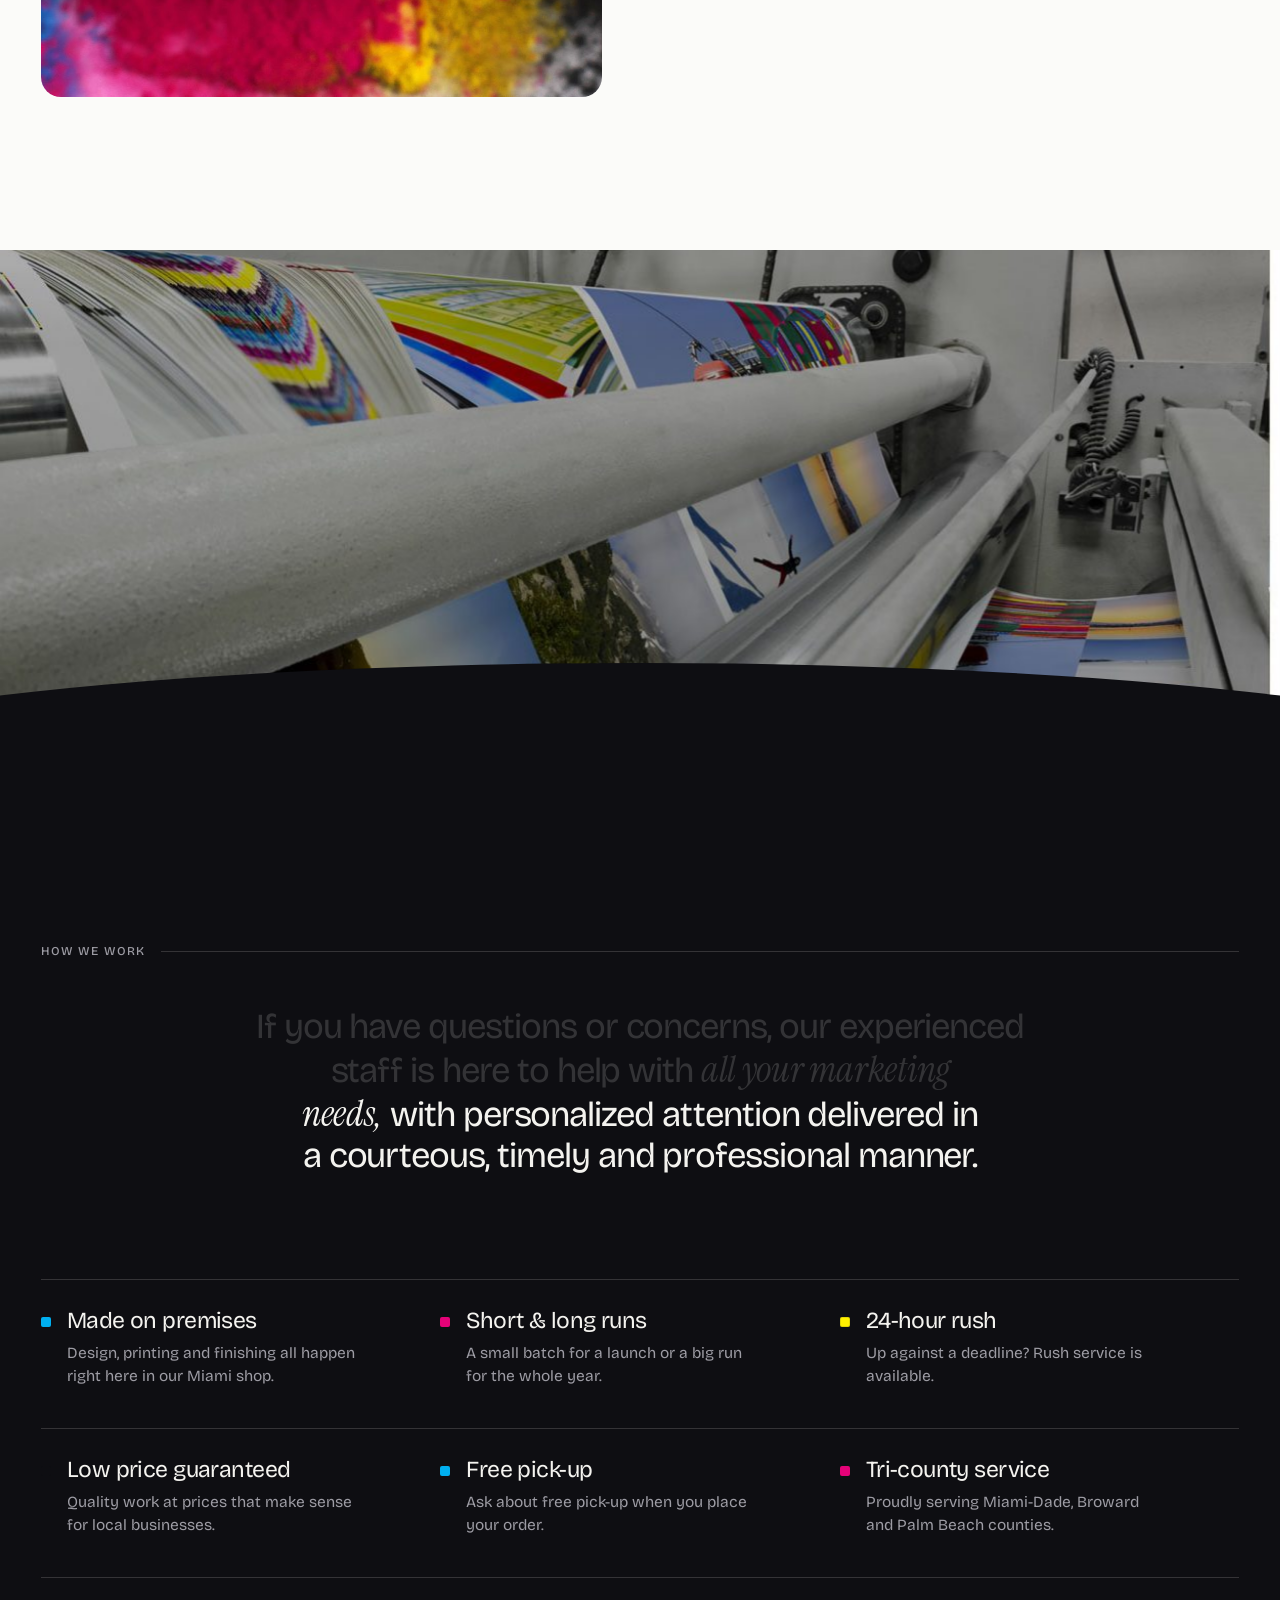
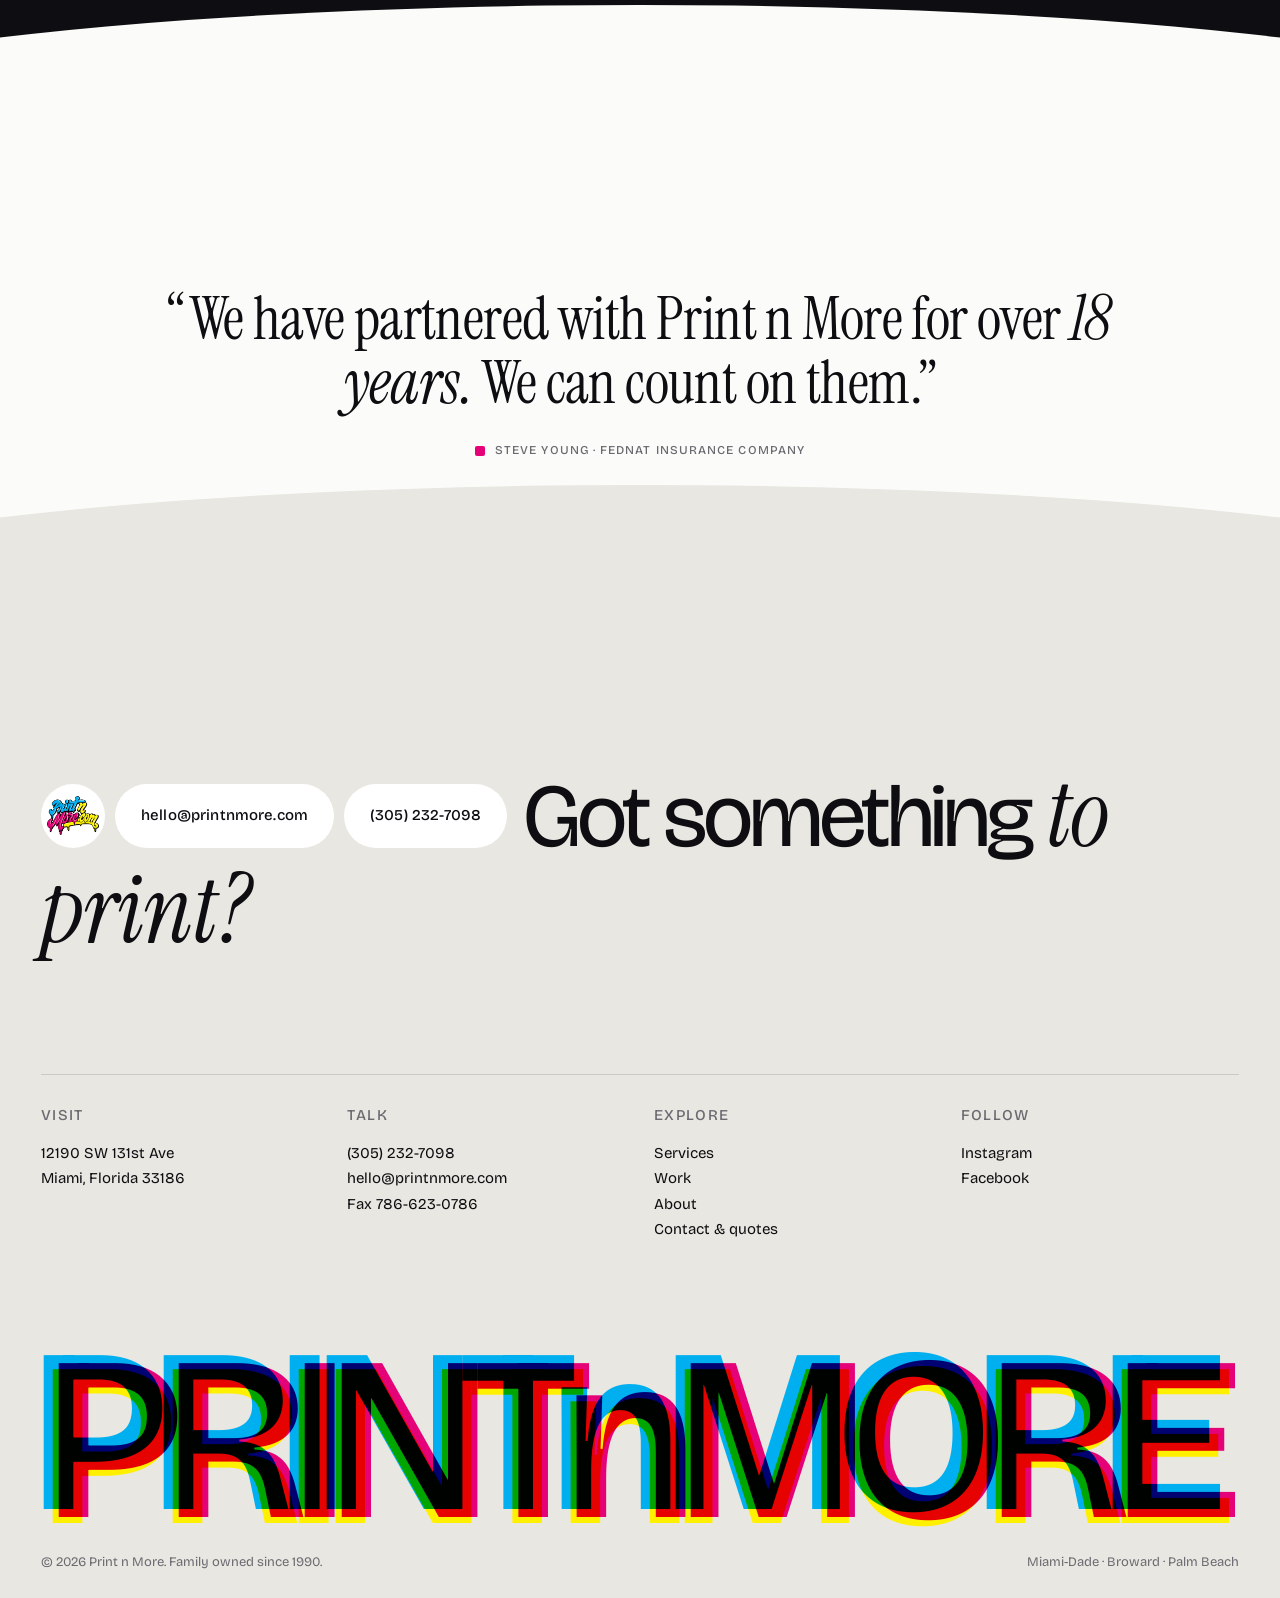
==== commit 158fbd03: "Rework home hero with fold carousel and new photos; tidy page titles - Hero: new 3D fold carousel (a" ====
--- a/about.html
+++ b/about.html
@@ -19,7 +19,7 @@
 <link rel="preconnect" href="https://fonts.googleapis.com">
 <link rel="preconnect" href="https://fonts.gstatic.com" crossorigin>
 <link href="https://fonts.googleapis.com/css2?family=Bricolage+Grotesque:opsz,wght@12..96,200..800&family=Instrument+Serif:ital@0;1&display=swap" rel="stylesheet">
-<link rel="stylesheet" href="assets/css/style.css">
+<link rel="stylesheet" href="assets/css/style.css?v=20261125-10">
 </head>
 <body class="page-about">
 <a class="skip" href="#main">Skip to content</a>
@@ -163,6 +163,6 @@
   </div>
 </footer>
 
-<script src="assets/js/main.js" defer></script>
+<script src="assets/js/main.js?v=20261125-10" defer></script>
 </body>
 </html>
--- a/assets/css/style.css
+++ b/assets/css/style.css
@@ -141,13 +141,14 @@
   pointer-events: none;
 }
 .nav > * { pointer-events: auto; }
-.nav-brand { display: block; }
+/* The logo sits a little in from the page margin. */
+.nav-brand { display: block; margin-left: clamp(0px, 2.5vw, 40px); }
 .nav-brand img {
-  width: auto; height: 60px;
+  width: auto; height: 84px;
   transition: height 0.5s var(--ease-out), transform 0.6s var(--ease-out);
 }
 .nav-brand:hover img { transform: rotate(-5deg) scale(1.05); }
-.is-scrolled .nav-brand img { height: 46px; }
+.is-scrolled .nav-brand img { height: 58px; }
 .nav-actions { display: flex; align-items: center; gap: 10px; }
 
 .menu-btn {
@@ -252,8 +253,33 @@
   background: var(--paper);
 }
 .hero-stage { position: relative; height: 100vh; height: 100svh; min-height: 640px; }
-.hero-floats { position: absolute; inset: 0; }
-.float { position: absolute; will-change: transform; }
+
+/* Two hero styles; only the picked one shows (data-hero-variant on .hero). */
+.hero:not([data-hero-variant="floats"]) .hero-floats,
+.hero:not([data-hero-variant="fold"]) .hero-fold { display: none; }
+
+/* Hero style picker */
+.hero-switch {
+  position: absolute; left: 50%; top: 22px; z-index: 5; transform: translateX(-50%);
+  display: flex; gap: 2px; padding: 4px; border-radius: 999px;
+  background: rgba(255, 255, 255, 0.82); box-shadow: 0 8px 28px rgba(14, 14, 18, 0.12);
+  -webkit-backdrop-filter: blur(10px); backdrop-filter: blur(10px);
+  animation: fade 1.2s ease both 0.9s;
+}
+.hero-switch button {
+  height: 40px; padding: 0 16px; border-radius: 999px;
+  font-size: 13px; font-weight: 500; letter-spacing: 0.01em; white-space: nowrap;
+  transition: background 0.35s var(--ease), color 0.35s var(--ease);
+}
+.hero-switch button:hover { background: rgba(14, 14, 18, 0.06); }
+.hero-switch button[aria-pressed="true"] { background: var(--ink); color: var(--paper); }
+
+/* Floating photos (the original hero), all behind the title. They rise from
+   below the stage and out past the top on a loop; nearer (front) photos rise
+   faster. --rise is one trip, --at where along it the photo starts. The rise
+   uses `translate`, so it adds to main.js's scroll/pointer `transform`. */
+.hero-floats { position: absolute; inset: 0; z-index: 1; }
+.float { position: absolute; will-change: transform, translate; }
 .float-in {
   width: 100%; height: 100%;
   animation: float-in 1.6s var(--ease-out) both;
@@ -273,6 +299,53 @@
 .f5 { left: 11%; top: 64%; width: 13vw; aspect-ratio: 4 / 3; }
 .f6 { left: 41%; top: 69%; width: 12vw; aspect-ratio: 16 / 10; }
 .f7 { right: 12%; top: 61%; width: 10vw; aspect-ratio: 3 / 4; }
+@media (prefers-reduced-motion: no-preference) {
+  .hero-floats .float {
+    top: 100%;
+    animation: float-rise var(--rise) linear infinite;
+    animation-delay: calc(var(--rise) * var(--at) * -1);
+  }
+  .f1 { --rise: 30s; --at: 0.22; }
+  .f2 { --rise: 36s; --at: 0.5; }
+  .f3 { --rise: 26s; --at: 0.62; }
+  .f4 { --rise: 34s; --at: 0.86; }
+  .f5 { --rise: 32s; --at: 0.72; }
+  .f6 { --rise: 23s; --at: 0.16; }
+  .f7 { --rise: 28s; --at: 0.36; }
+}
+/* One trip: from just under the stage to just above it. */
+@keyframes float-rise { to { translate: 0 calc(-1 * max(100svh, 640px) - 100%); } }
+
+/* Fold carousel (WebGL). Drags are taken on the whole stage.
+   The cards and the title below them are laid out as one centred group:
+   --fold-card is the centre card's height (a % is of the stage height),
+   --fold-title the title's size and --fold-gap the space between them.
+   fold.js frames the 3D cards to fill .fold-slot, so these numbers are the
+   only place to change the size. */
+.hero-stage {
+  --fold-card: min(46%, 34vw);
+  --fold-title: min(9vw, calc(max(100svh, 640px) * 0.12));
+  --fold-gap: 2%;
+  --fold-top: calc((100% - var(--fold-card) - var(--fold-gap) - var(--fold-title)) / 2);
+}
+.hero-fold { position: absolute; inset: 0; z-index: 1; pointer-events: none; }
+.hero-fold img { display: none; }
+.fold-slot {
+  position: absolute; left: 50%; top: var(--fold-top); transform: translateX(-50%);
+  height: var(--fold-card); aspect-ratio: 4 / 5;
+  border-radius: 3.6% / 2.88%; overflow: hidden;
+}
+/* No WebGL: photo 1 stands still in the centre card's place. */
+.hero-fold .fold-slot img { display: block; width: 100%; height: 100%; object-fit: cover; }
+.fold-gl { position: absolute; inset: 0; animation: stage-in 1.8s var(--ease-out) both 0.25s; }
+.fold-gl canvas { display: block; width: 100%; height: 100%; }
+[data-hero-variant="fold"] .hero-title {
+  top: calc(var(--fold-top) + var(--fold-card) + var(--fold-gap));
+  transform: none; font-size: var(--fold-title);
+}
+@keyframes stage-in { from { opacity: 0; transform: translateY(60px) scale(0.94); } }
+[data-hero-variant="fold"] [data-fold-stage][data-draggable] { cursor: grab; user-select: none; -webkit-user-select: none; touch-action: pan-y pinch-zoom; }
+[data-hero-variant="fold"] [data-fold-stage][data-dragging] { cursor: grabbing; }
 
 .hero-title {
   position: absolute; left: 0; right: 0; top: 50%; z-index: 2;
@@ -326,12 +399,14 @@
 @keyframes marquee { to { transform: translate3d(calc(-1 * var(--shift, 50%)), 0, 0); } }
 .star { display: inline-block; flex: none; width: 0.5em; height: 0.5em; fill: currentColor; }
 
-/* ---------- Giant section titles ---------- */
+/* ---------- Giant section titles ----------
+   font-size is the largest a title gets: main.js shrinks a long one to fit
+   the width, and short ones stop here. */
 .mega {
   --mis: 0;
   display: block; padding-inline: var(--gutter);
   text-align: center; text-transform: uppercase; white-space: nowrap;
-  font-size: 18vw; font-weight: 400; line-height: 0.8;
+  font-size: 13vw; font-weight: 400; line-height: 0.8;
   padding-top: 0.06em;
 }
 /* letter-spacing + shadows live on the fitted span so their em units scale with it */
@@ -573,9 +648,9 @@
 /* ---------- Sub-page hero ---------- */
 .page-hero {
   position: relative; z-index: 0; isolation: isolate; overflow: hidden;
-  min-height: 82vh; min-height: 82svh;
+  min-height: 52vh; min-height: 52svh;
   display: flex; flex-direction: column; justify-content: flex-end;
-  padding: calc(var(--nav-h) + 10vh) 0 clamp(40px, 5vw, 72px);
+  padding: calc(var(--nav-h) + 6vh) 0 clamp(40px, 5vw, 72px);
   background: var(--paper);
 }
 .page-hero .ink { opacity: 0.42; }
@@ -649,8 +724,14 @@
 .press-band img { position: absolute; inset: -10% 0; width: 100%; height: 120%; object-fit: cover; will-change: transform; }
 
 /* ---------- Contact page ---------- */
+/* The big number stays on one line at every width: it grows with the window
+   but never past what fits its column (the number is about 6.2em wide).
+   cqi is 1% of the .phone-row's width. */
+.phone-row { container-type: inline-size; }
 .big-phone {
-  display: inline-block; font-size: clamp(2.6rem, 8vw, 8.4rem); font-weight: 400; line-height: 1; letter-spacing: -0.05em;
+  display: inline-block; white-space: nowrap;
+  font-size: min(clamp(2.6rem, 8vw, 8.4rem), calc((100cqi - var(--gutter)) * 1.3 / 2.3 / 6.2));
+  font-weight: 400; line-height: 1; letter-spacing: -0.05em;
   background: linear-gradient(var(--magenta), var(--magenta)) 0 92% / 0 0.06em no-repeat;
   transition: background-size 0.7s var(--ease);
 }
@@ -690,12 +771,13 @@
 
 @media (max-width: 900px) {
   :root { --nav-h: 80px; }
-  .nav-brand img { height: 50px; }
-  .is-scrolled .nav-brand img { height: 42px; }
+  .nav-brand img { height: 62px; }
+  .is-scrolled .nav-brand img { height: 48px; }
   .nav-cta { display: none; }
   .menu-btn { width: 52px; height: 52px; }
 
   .hero-title { font-size: 27vw; }
+  .hero-stage { --fold-card: min(44%, 64vw); --fold-title: 19vw; }
   .f1 { left: 4%; top: 15%; width: 26vw; }
   .f2 { display: none; }
   .f3 { right: 6%; top: 17%; width: 28vw; }
@@ -704,6 +786,9 @@
   .f6 { display: none; }
   .f7 { right: 8%; top: 64%; width: 26vw; }
   .reg { display: none; }
+  /* Phones: the picker drops below the logo and menu button. */
+  .hero-switch { top: 92px; }
+  .hero-switch button { height: 34px; padding: 0 12px; font-size: 12px; }
   .hero-foot { grid-template-columns: 1fr 1fr; }
   .hero-foot .scroll-down { display: none; }
 
@@ -724,6 +809,8 @@
 
   .page-hero-row, .svc-grid, .split, .contact-grid { grid-template-columns: minmax(0, 1fr); }
   .page-hero-row .lead { justify-self: start; }
+  .big-phone { font-size: min(clamp(2.6rem, 8vw, 8.4rem), calc(100cqi / 6.2)); } /* one column here */
+  .phone-row .lead { justify-self: center; }
   .svc-aside { position: relative; top: auto; }
 }
 
@@ -737,6 +824,7 @@
   .cta .pill { height: 52px; padding: 0 18px; font-size: 14px; }
   .cta-avatar { width: 52px; height: 52px; }
   .hero-foot { font-size: 12.5px; }
+  .mega { font-size: 16vw; }
   .form { grid-template-columns: 1fr; }
   .work-head { flex-direction: column; align-items: flex-start; }
 }
